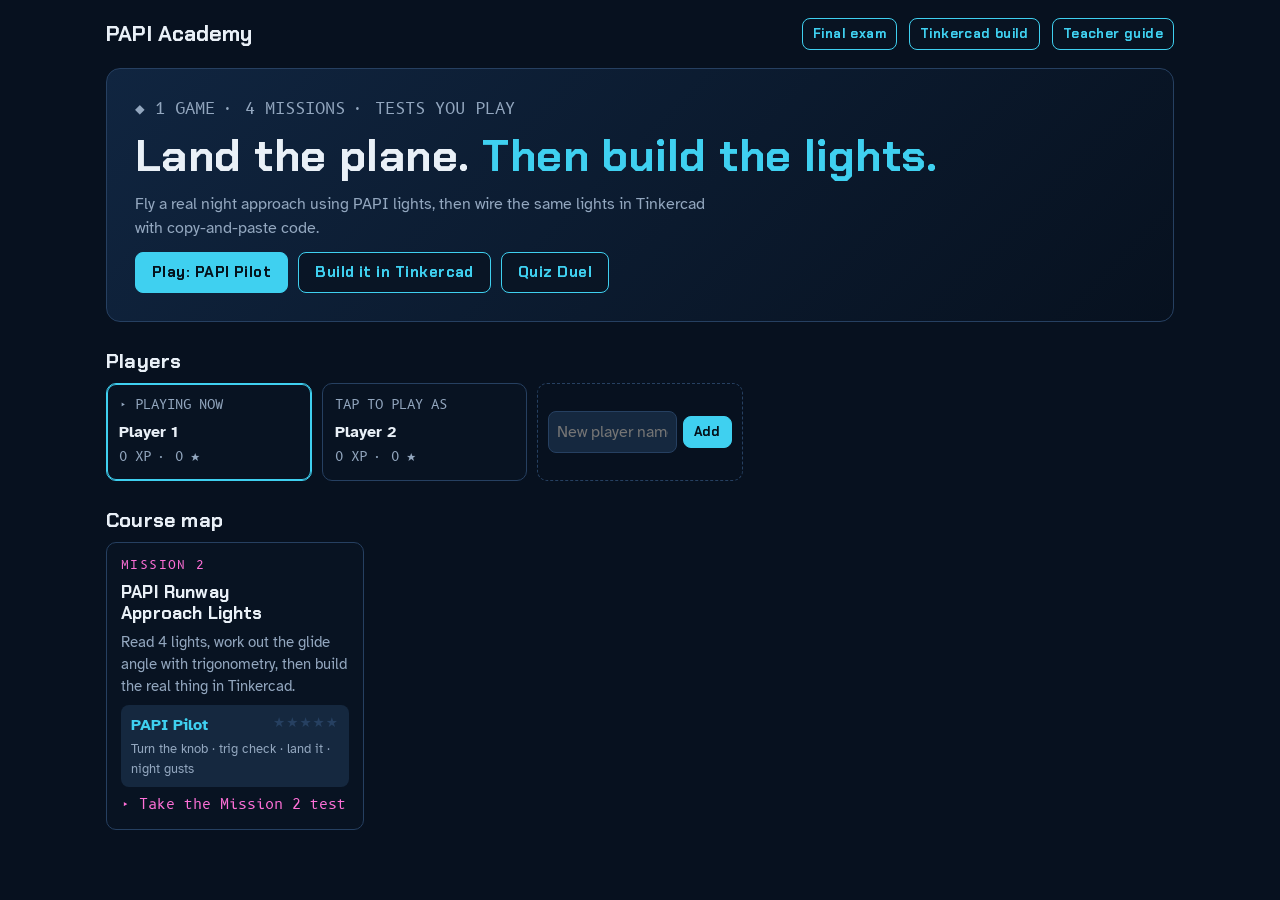
==== index.html @ c0bcd0de "PAPI Academy: Mission 02 game, Tinkercad guide, teacher answers Co-Authored-By: Claude Sonnet 5.5 <n" ====
<!doctype html>
<html lang="en">
<head>
<meta charset="utf-8">
<meta name="viewport" content="width=device-width, initial-scale=1, viewport-fit=cover">
<title>PAPI Academy</title>
<link rel="preconnect" href="https://fonts.googleapis.com">
<link rel="preconnect" href="https://fonts.gstatic.com" crossorigin>
<link rel="stylesheet" href="https://fonts.googleapis.com/css2?family=Atkinson+Hyperlegible:wght@400;700&family=B612+Mono&family=Chakra+Petch:wght@500;700&display=swap">
<link rel="stylesheet" href="css/academy.css">
<style>
  body { overflow-y: auto; background: var(--bg); }
  .wrap { max-width: 1100px; margin: 0 auto; padding: 0 16px 48px; }
  .brand { display: flex; align-items: center; gap: 12px; padding-block: 18px; flex-wrap: wrap; }
  .brand .word { font-family: var(--f-display); font-weight: 700; font-size: 1.35rem; }
  .brand .grow { flex: 1; }
  .hero { border: 1px solid var(--line); border-radius: 14px; padding: 28px; background: linear-gradient(135deg, #102540, var(--bg)); display: grid; gap: 12px; }
  .hero h1 { font-family: var(--f-display); font-size: clamp(1.8rem, 5vw, 2.8rem); line-height: 1.05; }
  .hero h1 em { color: var(--cyan); font-style: normal; }
  .hero p { color: var(--dim); max-width: 60ch; }
  .hero .ac-actions { justify-content: flex-start; }
  h2.sec { font-family: var(--f-display); margin: 28px 0 10px; font-size: 1.25rem; }
  .players { display: grid; grid-template-columns: repeat(auto-fill, minmax(200px, 1fr)); gap: 10px; }
  .player { text-align: left; border: 1px solid var(--line); border-radius: var(--r); padding: 12px; background: var(--panel); color: var(--fg); font: inherit; cursor: pointer; display: grid; gap: 4px; }
  .player.cur { border-color: var(--cyan); box-shadow: 0 0 0 1px var(--cyan) inset; }
  .player small { font-family: var(--f-hud); color: var(--dim); }
  .addp { display: flex; gap: 6px; align-items: center; border: 1px dashed var(--line); border-radius: var(--r); padding: 10px; }
  .addp input { flex: 1; min-width: 0; background: var(--raised); border: 1px solid var(--line); border-radius: 8px; color: var(--fg); padding: 8px; font: inherit; }
  .map { display: grid; grid-template-columns: repeat(auto-fill, minmax(250px, 1fr)); gap: 12px; }
  .lesson { border: 1px solid var(--line); border-radius: var(--r); padding: 14px; background: var(--panel); display: grid; gap: 8px; align-content: start; }
  .lesson .n { font-family: var(--f-hud); font-size: 0.72rem; color: var(--magenta); letter-spacing: 0.12em; text-transform: uppercase; }
  .lesson h3 { font-family: var(--f-display); font-size: 1.1rem; }
  .lesson p { color: var(--dim); font-size: 0.92rem; }
  .lesson a.g { display: grid; grid-template-columns: 1fr auto; gap: 2px 8px; padding: 8px 10px; border-radius: 8px; background: var(--raised); color: var(--fg); text-decoration: none; }
  .lesson a.g:hover { outline: 1px solid var(--cyan); }
  .lesson a.g b { color: var(--cyan); }
  .lesson a.g small { grid-column: 1 / -1; color: var(--dim); }
  .lesson a.test { color: var(--magenta); font-family: var(--f-hud); font-size: 0.85rem; text-decoration: none; }
  .stars { color: var(--amber); letter-spacing: 1px; font-size: 0.85rem; }
  .stars .off { color: var(--line); }
</style>
</head>
<body>
<div class="wrap">
  <header class="brand">
    <span class="word" id="title">Learning Academy</span>
    <span class="grow"></span>
    <a class="ac-btn ghost small" href="arena.html#all">Final exam</a>
    <a class="ac-btn ghost small" href="tinkercad.html">Tinkercad build</a>
    <a class="ac-btn ghost small" href="teacher.html">Teacher guide</a>
  </header>
  <section class="hero">
    <span class="mono dim" id="chip"></span>
    <h1>Land the plane. <em>Then build the lights.</em></h1>
    <p id="tagline">Fly a real night approach using PAPI lights, then wire the same lights in Tinkercad with copy-and-paste code.</p>
    <div class="ac-actions"><a class="ac-btn" id="go" href="#">Play</a><a class="ac-btn ghost" href="tinkercad.html">Build it in Tinkercad</a><a class="ac-btn ghost" href="arena.html#all">Quiz Duel</a></div>
  </section>
  <h2 class="sec">Players</h2>
  <div class="players" id="players"></div>
  <h2 class="sec">Course map</h2>
  <div class="map" id="map"></div>
</div>
<script>window.AC_UNIT = 'Mission'</script>
<script src="js/core.js"></script>
<script>
/* Course config: one entry per lesson in the notes. `game` + `missions` must match the ids used in each game's AC.missions(). */
const COURSE = {
  title: 'PAPI Academy',
  lessons: [
    { n: 2, title: 'PAPI Runway Approach Lights', summary: 'Read 4 lights, work out the glide angle with trigonometry, then build the real thing in Tinkercad.',
      games: [{ url: 'papi.html', name: 'PAPI Pilot', game: 'papi', missions: ['knob', 'trig', 'approach', 'gusty'], sub: 'Turn the knob · trig check · land it · night gusts' }] },
  ],
};
(function () {
  const { h } = AC;
  document.getElementById('title').textContent = COURSE.title;
  document.title = COURSE.title;
  const all = COURSE.lessons.flatMap((l) => l.games);
  document.getElementById('chip').textContent = (() => { const n = all.length, m = all.reduce((s, g) => s + g.missions.length, 0); return '◆ ' + n + (n === 1 ? ' GAME · ' : ' GAMES · ') + m + (m === 1 ? ' MISSION' : ' MISSIONS') + ' · TESTS YOU PLAY'; })();
  const starStr = (got, max) => h('span', { class: 'stars', html: '★'.repeat(Math.round((got / max) * 5)) + '<span class="off">' + '★'.repeat(5 - Math.round((got / max) * 5)) + '</span>', title: got + ' of ' + max + ' stars' });
  const starsOf = (g) => g.missions.reduce((s, id) => s + AC.starsFor(g.game, id), 0);

  function players() {
    const el = document.getElementById('players');
    el.innerHTML = '';
    AC.data.pilots.forEach((p, i) => {
      const got = all.reduce((s, g) => s + Object.keys(p.stars).filter((k) => k.startsWith(g.game + ':')).reduce((t, k) => t + p.stars[k], 0), 0);
      el.appendChild(h('button', { type: 'button', class: 'player' + (i === (AC.data.cur | 0) ? ' cur' : ''), onclick: () => { AC.data.cur = i; AC.save(); render(); } },
        h('small', {}, i === (AC.data.cur | 0) ? '▸ PLAYING NOW' : 'TAP TO PLAY AS'), h('b', {}, p.name), h('small', {}, p.xp + ' XP · ' + got + ' ★')));
    });
    const input = h('input', { type: 'text', placeholder: 'New player name', maxlength: '20', 'aria-label': 'New player name' });
    const add = () => { const n = input.value.trim(); if (!n) return; AC.data.pilots.push(AC.blankPilot(n)); AC.data.cur = AC.data.pilots.length - 1; AC.save(); render(); };
    input.addEventListener('keydown', (e) => { if (e.key === 'Enter') add(); });
    el.appendChild(h('div', { class: 'addp' }, input, h('button', { class: 'ac-btn small', type: 'button', onclick: add }, 'Add')));
  }
  function map() {
    const el = document.getElementById('map');
    el.innerHTML = '';
    let next = null;
    for (const l of COURSE.lessons) {
      const card = h('div', { class: 'lesson' }, h('span', { class: 'n' }, AC.UNIT + ' ' + l.n), h('h3', {}, l.title), h('p', {}, l.summary));
      for (const g of l.games) {
        const got = starsOf(g), max = g.missions.length * 3;
        if (!next && got < max) next = g;
        card.appendChild(h('a', { class: 'g', href: g.url }, h('b', {}, g.name), starStr(got, max), g.sub ? h('small', {}, g.sub) : null));
      }
      card.appendChild(h('a', { class: 'test', href: 'arena.html#w' + l.n }, '▸ Take the Mission ' + l.n + ' test'));
      el.appendChild(card);
    }
    const go = document.getElementById('go');
    const g = next || all[0];
    go.href = g.url;
    go.textContent = 'Play: ' + g.name;
  }
  function render() { players(); map(); }
  render();
})();
</script>
</body>
</html>
---- css/academy.css ----
/* Learning Academy — shared styles (template from the turning-notes-into-learning-games skill).
   Layout: full-bleed canvas with glass panels floating over it. Re-theme per subject by editing the :root tokens.
   Colour logic: cyan = things you can press, green = OK / done, amber = caution,
   red = warning, magenta = targets & objectives. */
:root {
  --bg: #07111f;
  --panel: rgba(9, 20, 36, 0.86);
  --panel-solid: #0d1b2e;
  --raised: #15283f;
  --line: #264061;
  --fg: #e9f0f7;
  --dim: #93a7bf;
  --cyan: #3fd0f0;
  --green: #4be38a;
  --amber: #ffb547;
  --red: #ff5a4f;
  --magenta: #ff70d8;
  --brand: #e8302a;        /* brand mark only */
  --ink-on-cyan: #04121c;
  --f-display: "Chakra Petch", "Segoe UI", system-ui, sans-serif;
  --f-body: "Atkinson Hyperlegible", "Segoe UI", system-ui, sans-serif;
  --f-hud: "B612 Mono", ui-monospace, Consolas, monospace;
  --r: 10px;
  color-scheme: dark;
}

* { box-sizing: border-box; }
html, body { height: 100%; }
body {
  margin: 0;
  background: var(--bg);
  color: var(--fg);
  font: 16px/1.5 var(--f-body);
  -webkit-font-smoothing: antialiased;
}
h1, h2, h3, h4 { font-family: var(--f-display); font-weight: 700; line-height: 1.15; margin: 0; text-wrap: balance; letter-spacing: 0.01em; }
p { margin: 0; }
a { color: var(--cyan); }
button { font: inherit; color: inherit; }
:focus-visible { outline: 2px solid var(--cyan); outline-offset: 2px; }
kbd {
  font-family: var(--f-hud); font-size: 0.78em; padding: 1px 6px; border-radius: 4px;
  border: 1px solid var(--line); background: var(--raised); color: var(--fg); white-space: nowrap;
}
.mono { font-family: var(--f-hud); font-variant-numeric: tabular-nums; }
.dim { color: var(--dim); }
.c-cyan { color: var(--cyan); } .c-green { color: var(--green); } .c-amber { color: var(--amber); }
.c-red { color: var(--red); } .c-magenta { color: var(--magenta); }

/* ---------- game page frame ---------- */
.game { position: fixed; inset: 0; overflow: hidden; }
#stage { position: absolute; inset: 0; }
#stage canvas { display: block; width: 100%; height: 100%; touch-action: none; }

.ac-top {
  position: absolute; top: 0; left: 0; right: 0; z-index: 20;
  display: flex; align-items: center; gap: 10px;
  padding: calc(8px + env(safe-area-inset-top, 0px)) max(12px, env(safe-area-inset-right, 0px)) 8px max(12px, env(safe-area-inset-left, 0px));
  background: linear-gradient(to bottom, rgba(5, 12, 22, 0.85), rgba(5, 12, 22, 0));
  pointer-events: none;
}
.ac-top > * { pointer-events: auto; }
.ac-top .title { display: flex; flex-direction: column; min-width: 0; }
.ac-top .title h1 { font-size: 1.15rem; white-space: nowrap; overflow: hidden; text-overflow: ellipsis; }
.ac-top .title span { font-family: var(--f-hud); font-size: 0.7rem; color: var(--dim); letter-spacing: 0.08em; text-transform: uppercase; }
.ac-top .spacer { flex: 1; }
.ac-pilot {
  font-family: var(--f-hud); font-size: 0.75rem; padding: 4px 10px; border-radius: 999px;
  border: 1px solid var(--line); background: var(--panel); color: var(--fg); white-space: nowrap;
}

.ac-btn {
  display: inline-flex; align-items: center; justify-content: center; gap: 8px;
  min-height: 40px; padding: 8px 16px; border-radius: 8px; cursor: pointer;
  border: 1px solid var(--cyan); background: var(--cyan); color: var(--ink-on-cyan);
  font-family: var(--f-display); font-weight: 700; font-size: 0.95rem; letter-spacing: 0.03em;
  text-decoration: none; transition: transform 0.08s, filter 0.15s;
}
.ac-btn:hover { filter: brightness(1.1); }
.ac-btn:active { transform: translateY(1px); }
.ac-btn.ghost { background: var(--panel); color: var(--cyan); }
.ac-btn.small { min-height: 32px; padding: 4px 10px; font-size: 0.82rem; }
.ac-btn.green { background: var(--green); border-color: var(--green); color: #04160b; }
.ac-btn.amber { background: var(--amber); border-color: var(--amber); color: #1f1300; }
.ac-btn[disabled] { opacity: 0.4; cursor: not-allowed; }
.ac-icon {
  width: 40px; height: 40px; border-radius: 8px; border: 1px solid var(--line); background: var(--panel);
  display: inline-grid; place-items: center; cursor: pointer; color: var(--fg); text-decoration: none; flex: none;
}
.ac-icon svg { width: 20px; height: 20px; }
.ac-icon:hover { border-color: var(--cyan); color: var(--cyan); }

.ac-panel {
  background: var(--panel); border: 1px solid var(--line); border-radius: var(--r);
  backdrop-filter: blur(6px); -webkit-backdrop-filter: blur(6px);
}

/* mission list (left) */
.ac-missions {
  position: absolute; z-index: 15; left: max(12px, env(safe-area-inset-left, 0px)); top: calc(64px + env(safe-area-inset-top, 0px));
  width: 240px; max-height: calc(100% - 150px); overflow: auto; padding: 10px;
  display: flex; flex-direction: column; gap: 6px;
}
.ac-missions h2 { font-size: 0.72rem; font-family: var(--f-hud); color: var(--dim); letter-spacing: 0.12em; text-transform: uppercase; padding: 2px 4px 4px; }
.ac-mbtn {
  display: grid; grid-template-columns: 26px 1fr auto; align-items: center; gap: 8px; text-align: left;
  padding: 8px; border-radius: 8px; border: 1px solid transparent; background: transparent; cursor: pointer; color: var(--fg);
}
.ac-mbtn:hover { background: var(--raised); }
.ac-mbtn.active { border-color: var(--magenta); background: rgba(255, 112, 216, 0.08); }
.ac-mbtn .n { font-family: var(--f-hud); font-size: 0.75rem; color: var(--dim); text-align: center; }
.ac-mbtn .t { font-size: 0.9rem; line-height: 1.25; }
.ac-mbtn .s { font-size: 0.8rem; color: var(--amber); letter-spacing: -1px; }
.ac-mbtn .s .off { color: var(--line); }
.ac-mtoggle { display: none; }

/* objective strip (top centre) */
.ac-objective {
  position: absolute; z-index: 14; left: 50%; transform: translateX(-50%);
  top: calc(62px + env(safe-area-inset-top, 0px)); width: min(520px, calc(100% - 540px));
  padding: 8px 14px; text-align: center;
}
.ac-objective .lbl { font-family: var(--f-hud); font-size: 0.68rem; color: var(--magenta); letter-spacing: 0.14em; text-transform: uppercase; }
.ac-objective .txt { font-size: 0.95rem; font-weight: 700; }
.ac-objective .bar { height: 5px; border-radius: 3px; background: var(--raised); margin-top: 6px; overflow: hidden; }
.ac-objective .bar i { display: block; height: 100%; width: 0; background: var(--magenta); transition: width 0.2s; }

/* HUD (right) */
.ac-hud {
  position: absolute; z-index: 15; right: max(12px, env(safe-area-inset-right, 0px)); top: calc(64px + env(safe-area-inset-top, 0px));
  width: 250px; padding: 10px 12px; display: flex; flex-direction: column; gap: 2px;
  max-height: calc(100% - 150px); overflow: auto;
}
.ac-hud h3 { font-family: var(--f-hud); font-size: 0.68rem; color: var(--dim); letter-spacing: 0.12em; text-transform: uppercase; font-weight: 400; margin: 6px 0 2px; }
.ac-hud h3:first-child { margin-top: 0; }
.ac-row { display: flex; justify-content: space-between; align-items: baseline; gap: 10px; font-family: var(--f-hud); font-size: 0.82rem; font-variant-numeric: tabular-nums; }
.ac-row .k { color: var(--dim); }
.ac-row .v { color: var(--green); text-align: right; }
.ac-row .v.warn { color: var(--amber); }
.ac-row .v.bad { color: var(--red); }
.ac-row .v.cyan { color: var(--cyan); }
.ac-row .v.mag { color: var(--magenta); }
.ac-meter { height: 8px; background: var(--raised); border-radius: 4px; overflow: hidden; margin: 2px 0 4px; }
.ac-meter i { display: block; height: 100%; background: var(--green); width: 0; }
.ac-formula { font-family: var(--f-hud); font-size: 0.78rem; color: var(--cyan); background: var(--raised); border-radius: 6px; padding: 6px 8px; margin: 4px 0; line-height: 1.45; white-space: pre-line; }
.ac-hud canvas { width: 100%; height: 120px; display: block; border-radius: 6px; background: var(--raised); margin: 4px 0; }

/* bottom hint bar */
.ac-hint {
  position: absolute; z-index: 14; left: 50%; transform: translateX(-50%);
  bottom: calc(12px + env(safe-area-inset-bottom, 0px)); padding: 6px 12px; font-size: 0.82rem; color: var(--dim);
  max-width: calc(100% - 24px); text-align: center;
}
.ac-hint kbd { margin: 0 1px; }

/* camera / tool buttons (bottom right) */
.ac-tools {
  position: absolute; z-index: 15; right: max(12px, env(safe-area-inset-right, 0px)); bottom: calc(12px + env(safe-area-inset-bottom, 0px));
  display: flex; gap: 6px; flex-wrap: wrap; justify-content: flex-end; max-width: 60%;
}

/* fact card (bottom left) */
.ac-facts { position: absolute; z-index: 16; left: max(12px, env(safe-area-inset-left, 0px)); bottom: calc(12px + env(safe-area-inset-bottom, 0px)); width: 300px; display: flex; flex-direction: column; gap: 8px; pointer-events: none; }
.ac-fact {
  pointer-events: auto; padding: 10px 12px; border-left: 3px solid var(--cyan);
  animation: ac-in 0.35s ease-out;
}
.ac-fact .ft { font-family: var(--f-hud); font-size: 0.68rem; letter-spacing: 0.12em; text-transform: uppercase; color: var(--cyan); }
.ac-fact h4 { font-size: 1rem; margin: 2px 0 4px; }
.ac-fact p { font-size: 0.88rem; color: var(--fg); }
.ac-fact.out { opacity: 0; transform: translateY(8px); transition: 0.4s; }
@keyframes ac-in { from { opacity: 0; transform: translateY(10px); } to { opacity: 1; transform: none; } }

/* toast */
.ac-toast {
  position: absolute; z-index: 40; left: 50%; top: 36%; transform: translate(-50%, -50%);
  font-family: var(--f-display); font-weight: 700; font-size: clamp(1.4rem, 4vw, 2.4rem); letter-spacing: 0.04em;
  text-shadow: 0 2px 16px rgba(0, 0, 0, 0.7); pointer-events: none; text-align: center; white-space: nowrap;
  animation: ac-pop 1.6s ease-out forwards;
}
@keyframes ac-pop { 0% { opacity: 0; transform: translate(-50%, -30%) scale(0.8); } 15% { opacity: 1; transform: translate(-50%, -50%) scale(1); } 75% { opacity: 1; } 100% { opacity: 0; transform: translate(-50%, -70%); } }

/* modal */
.ac-modal {
  position: absolute; inset: 0; z-index: 50; display: grid; place-items: center;
  padding: max(16px, env(safe-area-inset-top, 0px)) max(16px, env(safe-area-inset-right, 0px)) max(16px, env(safe-area-inset-bottom, 0px)) max(16px, env(safe-area-inset-left, 0px));
  background: rgba(3, 8, 16, 0.6);
}
.ac-card {
  width: min(640px, 100%); max-height: 100%; overflow: auto; padding: 22px 24px;
  background: var(--panel-solid); border: 1px solid var(--line); border-radius: 14px;
  box-shadow: 0 20px 60px rgba(0, 0, 0, 0.5); display: flex; flex-direction: column; gap: 14px;
  animation: ac-in 0.25s ease-out;
}
.ac-card .eyebrow { font-family: var(--f-hud); font-size: 0.72rem; letter-spacing: 0.14em; text-transform: uppercase; color: var(--magenta); }
.ac-card h2 { font-size: 1.7rem; }
.ac-card .story { font-size: 1.02rem; color: var(--fg); max-width: 60ch; }
.ac-learn { display: grid; grid-template-columns: repeat(auto-fit, minmax(170px, 1fr)); gap: 10px; }
.ac-learn > div { background: var(--raised); border-radius: 10px; padding: 10px 12px; min-width: 0; }
.ac-learn b { display: block; font-family: var(--f-display); font-size: 0.98rem; color: var(--cyan); margin-bottom: 2px; }
.ac-learn p { font-size: 0.88rem; }
.ac-learn .f { font-family: var(--f-hud); font-size: 0.8rem; color: var(--amber); margin-top: 4px; }
.ac-controls { display: flex; flex-wrap: wrap; gap: 6px 14px; font-size: 0.85rem; color: var(--dim); }
.ac-actions { display: flex; gap: 10px; flex-wrap: wrap; justify-content: flex-end; }
.ac-stars { font-size: 2.6rem; letter-spacing: 6px; color: var(--amber); text-align: center; line-height: 1; }
.ac-stars .off { color: var(--line); }
.ac-proved { background: var(--raised); border-radius: 10px; padding: 12px 14px; border-left: 3px solid var(--green); }
.ac-proved b { font-family: var(--f-hud); font-size: 0.7rem; letter-spacing: 0.12em; text-transform: uppercase; color: var(--green); display: block; margin-bottom: 4px; }

/* quiz */
.ac-q { font-size: 1.15rem; font-weight: 700; }
.ac-answers { display: grid; grid-template-columns: 1fr 1fr; gap: 8px; }
.ac-answers button {
  text-align: left; padding: 12px 14px; border-radius: 10px; border: 1px solid var(--line); background: var(--raised);
  cursor: pointer; font-size: 0.95rem; display: flex; gap: 10px; align-items: flex-start; min-width: 0;
}
.ac-answers button:hover { border-color: var(--cyan); }
.ac-answers button .L { font-family: var(--f-hud); color: var(--cyan); flex: none; }
.ac-answers button.right { border-color: var(--green); background: rgba(75, 227, 138, 0.14); }
.ac-answers button.wrong { border-color: var(--red); background: rgba(255, 90, 79, 0.14); }
.ac-explain { font-size: 0.92rem; color: var(--dim); }

/* sliders & form bits used in labs */
.ac-field { display: flex; flex-direction: column; gap: 2px; margin: 4px 0; }
.ac-field label { display: flex; justify-content: space-between; font-family: var(--f-hud); font-size: 0.76rem; color: var(--dim); }
.ac-field label output { color: var(--cyan); }
input[type="range"] { width: 100%; accent-color: var(--cyan); }
.ac-seg { display: flex; gap: 4px; flex-wrap: wrap; }
.ac-seg button { flex: 1; min-height: 32px; border-radius: 6px; border: 1px solid var(--line); background: var(--raised); cursor: pointer; font-size: 0.8rem; padding: 4px 6px; }
.ac-seg button.on { border-color: var(--cyan); color: var(--cyan); background: rgba(63, 208, 240, 0.1); }

/* floating 3D labels drawn in DOM */
.ac-tag {
  position: absolute; z-index: 12; transform: translate(-50%, -50%); pointer-events: none;
  font-family: var(--f-hud); font-size: 0.72rem; padding: 2px 6px; border-radius: 4px; white-space: nowrap;
  background: rgba(5, 12, 22, 0.75); border: 1px solid currentColor;
}

/* touch controls */
.ac-touch { position: absolute; inset: auto 0 0 0; z-index: 18; pointer-events: none; height: 0; }
.ac-stick {
  position: absolute; bottom: calc(24px + env(safe-area-inset-bottom, 0px)); width: 132px; height: 132px; border-radius: 50%;
  border: 2px solid rgba(63, 208, 240, 0.5); background: rgba(9, 20, 36, 0.45); pointer-events: auto; touch-action: none;
}
.ac-stick.l { left: max(20px, env(safe-area-inset-left, 0px)); }
.ac-stick.r { right: max(20px, env(safe-area-inset-right, 0px)); }
.ac-stick i { position: absolute; left: 50%; top: 50%; width: 54px; height: 54px; margin: -27px 0 0 -27px; border-radius: 50%; background: rgba(63, 208, 240, 0.55); }
.ac-stick span { position: absolute; top: -20px; left: 0; right: 0; text-align: center; font-family: var(--f-hud); font-size: 0.65rem; color: var(--dim); }
.ac-tbtns { position: absolute; bottom: calc(170px + env(safe-area-inset-bottom, 0px)); right: max(20px, env(safe-area-inset-right, 0px)); display: flex; flex-direction: column; gap: 8px; pointer-events: auto; }
.ac-tbtns button { min-width: 64px; min-height: 44px; border-radius: 10px; border: 1px solid var(--cyan); background: rgba(9, 20, 36, 0.7); color: var(--cyan); font-family: var(--f-hud); font-size: 0.75rem; touch-action: none; }
body.touch .ac-facts { bottom: calc(176px + env(safe-area-inset-bottom, 0px)); }
body.touch .ac-hint { display: none; }
body.touch .ac-tools { bottom: calc(176px + env(safe-area-inset-bottom, 0px)); }

/* logbook drawer */
.ac-log { position: absolute; z-index: 45; top: 0; right: 0; bottom: 0; width: min(380px, 100%); padding: calc(16px + env(safe-area-inset-top, 0px)) max(16px, env(safe-area-inset-right, 0px)) 16px 16px; overflow: auto; display: flex; flex-direction: column; gap: 10px; border-radius: 0; }
.ac-log .entry { background: var(--raised); border-radius: 8px; padding: 10px 12px; }
.ac-log .entry b { color: var(--cyan); font-family: var(--f-display); }
.ac-log .entry p { font-size: 0.88rem; }

/* ---------- responsive ---------- */
@media (max-width: 980px) {
  .ac-objective { width: min(520px, calc(100% - 24px)); top: calc(56px + env(safe-area-inset-top, 0px)); }
  .ac-missions { top: calc(140px + env(safe-area-inset-top, 0px)); display: none; }
  .ac-missions.open { display: flex; }
  .ac-mtoggle { display: inline-grid; }
  .ac-hud { top: calc(140px + env(safe-area-inset-top, 0px)); width: 200px; font-size: 0.9em; }
  .ac-hud.collapsed > :not(h3:first-child) { display: none; }
  .ac-hud > h3:first-child { cursor: pointer; }
  .ac-hud > h3:first-child::after { content: ' ▾'; color: var(--cyan); }
  .ac-hud.collapsed > h3:first-child::after { content: ' ▸ tap for data'; }
  .ac-facts { width: min(300px, calc(100% - 24px)); }
}
@media (max-width: 560px) {
  .ac-top .title span { display: none; }
  .ac-top .title h1 { font-size: 0.98rem; }
  .ac-objective { top: calc(58px + env(safe-area-inset-top, 0px)); padding: 6px 10px; }
  .ac-objective .txt { font-size: 0.85rem; }
  .ac-pilot { display: none; }
  .ac-hud { width: 168px; padding: 8px; }
  .ac-row { font-size: 0.72rem; }
  .ac-answers { grid-template-columns: 1fr; }
  .ac-card { padding: 18px 16px; }
  .ac-card h2 { font-size: 1.35rem; }
}
@media (prefers-reduced-motion: reduce) {
  *, *::before, *::after { animation-duration: 0.01ms !important; transition-duration: 0.01ms !important; }
}

/* answer / option panel used by lab games */
.opt-panel {
  position: absolute; z-index: 16; left: 50%; bottom: calc(14px + env(safe-area-inset-bottom, 0px)); transform: translateX(-50%);
  width: min(680px, calc(100% - 24px)); padding: 12px 14px; display: flex; flex-direction: column; gap: 8px;
}
.opt-panel .q { font-family: var(--f-display); font-weight: 700; font-size: 1.06rem; text-align: center; }
.opt-panel .q small { display: block; font-family: var(--f-hud); font-weight: 400; font-size: 0.68rem; letter-spacing: 0.12em; color: var(--magenta); text-transform: uppercase; }
.opt-panel .opts { display: grid; grid-template-columns: repeat(auto-fit, minmax(120px, 1fr)); gap: 6px; }
.opt-panel .opts button { min-height: 42px; border-radius: 8px; border: 1px solid var(--line); background: var(--raised); cursor: pointer; font-size: 0.85rem; padding: 6px 8px; line-height: 1.2; }
.opt-panel .opts button small { display: block; font-family: var(--f-hud); color: var(--dim); font-size: 0.66rem; }
.opt-panel .opts button:hover { border-color: var(--cyan); }
.opt-panel .opts button.on { border-color: var(--cyan); color: var(--cyan); background: rgba(63, 208, 240, 0.1); }
.opt-panel .opts button.right { border-color: var(--green); background: rgba(75, 227, 138, 0.15); }
.opt-panel .opts button.wrong { border-color: var(--red); background: rgba(255, 90, 79, 0.15); }
.opt-panel .row2 { display: grid; grid-template-columns: 90px 1fr; gap: 6px; align-items: center; }
.opt-panel .row2 > span { font-family: var(--f-hud); font-size: 0.7rem; color: var(--dim); text-transform: uppercase; letter-spacing: 0.08em; }
@media (max-width: 560px) { .opt-panel .row2 { grid-template-columns: 1fr; } }
.opt-panel .opts.five { grid-template-columns: repeat(5, 1fr); }
@media (max-width: 560px) { .opt-panel .opts.five { grid-template-columns: repeat(3, 1fr); } }

/* ---------- PAPI Pilot ---------- */
.papi-panel { position: absolute; z-index: 15; left: 50%; transform: translateX(-50%); bottom: calc(56px + env(safe-area-inset-bottom, 0px)); padding: 10px 14px; text-align: center; }
.papi-panel .ttl { font-family: var(--f-hud); font-size: 0.66rem; letter-spacing: 0.12em; text-transform: uppercase; color: var(--dim); }
.papi-panel .lamps { display: flex; gap: 12px; justify-content: center; margin: 8px 0 6px; }
.papi-panel .lamp { display: grid; justify-items: center; gap: 2px; font-family: var(--f-hud); font-size: 0.65rem; color: var(--dim); }
.papi-panel .lamp i { width: 34px; height: 34px; border-radius: 50%; border: 2px solid #0008; background: #444; transition: background 0.12s, box-shadow 0.12s; }
.papi-panel .lamp.white i { background: #fff; box-shadow: 0 0 14px 4px #ffffffaa; }
.papi-panel .lamp.red i { background: #ff2a1a; box-shadow: 0 0 14px 4px #ff2a1a88; }
.papi-panel .verdict { font-family: var(--f-display); font-weight: 700; font-size: 1rem; }
.verdict.v0, .verdict.v4 { color: var(--red); } .verdict.v1, .verdict.v3 { color: var(--amber); } .verdict.v2 { color: var(--green); }
@media (max-width: 700px) { .papi-panel { bottom: calc(56px + env(safe-area-inset-bottom, 0px)); padding: 6px 8px; } .papi-panel .lamp i { width: 24px; height: 24px; } }
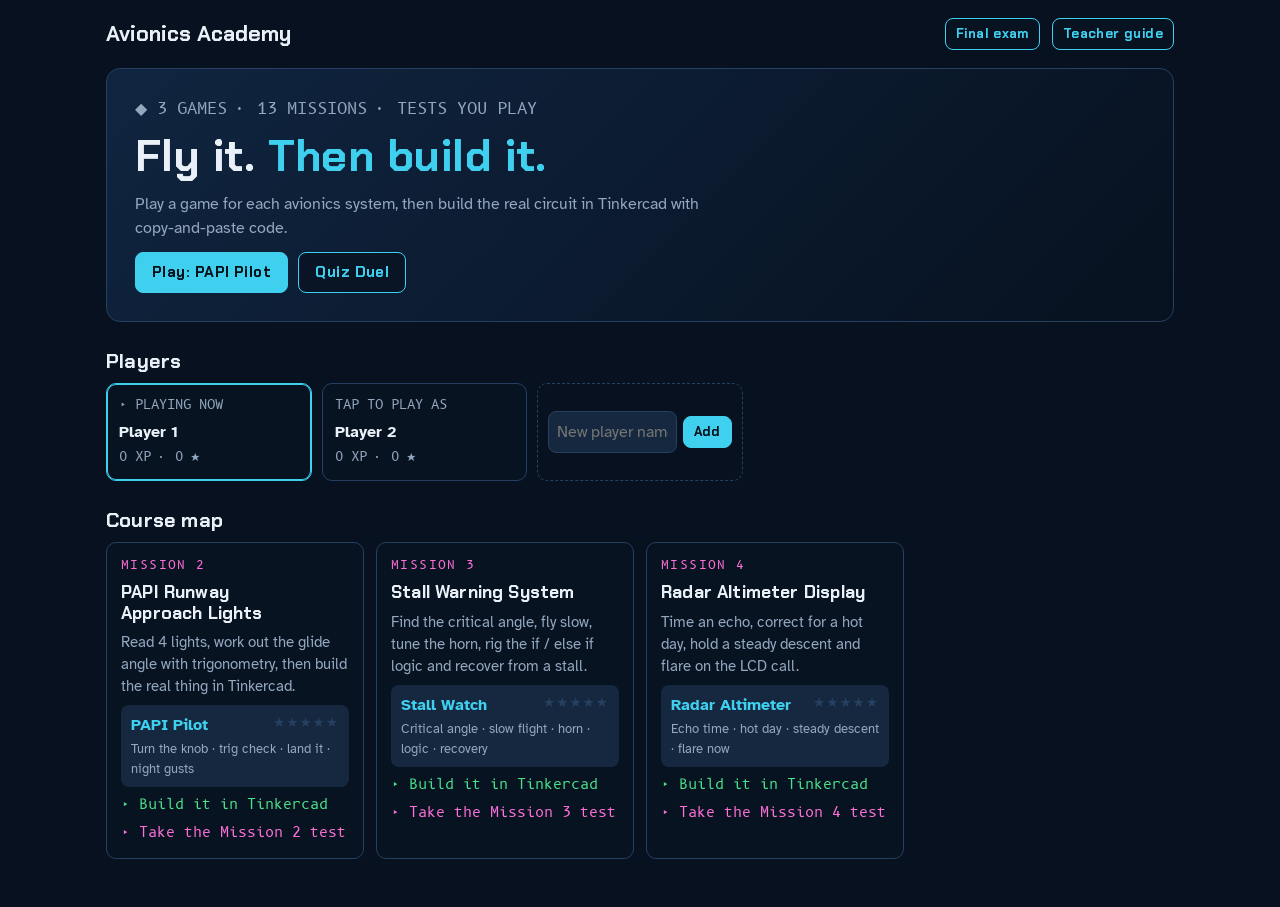
==== commit e095760a: "Add Mission 03 (Stall Watch) and Mission 04 (Radar Altimeter) with Tinkercad guides and teacher answ" ====
--- a/index.html
+++ b/index.html
@@ -3,7 +3,7 @@
 <head>
 <meta charset="utf-8">
 <meta name="viewport" content="width=device-width, initial-scale=1, viewport-fit=cover">
-<title>PAPI Academy</title>
+<title>Avionics Academy</title>
 <link rel="preconnect" href="https://fonts.googleapis.com">
 <link rel="preconnect" href="https://fonts.gstatic.com" crossorigin>
 <link rel="stylesheet" href="https://fonts.googleapis.com/css2?family=Atkinson+Hyperlegible:wght@400;700&family=B612+Mono&family=Chakra+Petch:wght@500;700&display=swap">
@@ -46,14 +46,13 @@
     <span class="word" id="title">Learning Academy</span>
     <span class="grow"></span>
     <a class="ac-btn ghost small" href="arena.html#all">Final exam</a>
-    <a class="ac-btn ghost small" href="tinkercad.html">Tinkercad build</a>
     <a class="ac-btn ghost small" href="teacher.html">Teacher guide</a>
   </header>
   <section class="hero">
     <span class="mono dim" id="chip"></span>
-    <h1>Land the plane. <em>Then build the lights.</em></h1>
-    <p id="tagline">Fly a real night approach using PAPI lights, then wire the same lights in Tinkercad with copy-and-paste code.</p>
-    <div class="ac-actions"><a class="ac-btn" id="go" href="#">Play</a><a class="ac-btn ghost" href="tinkercad.html">Build it in Tinkercad</a><a class="ac-btn ghost" href="arena.html#all">Quiz Duel</a></div>
+    <h1>Fly it. <em>Then build it.</em></h1>
+    <p id="tagline">Play a game for each avionics system, then build the real circuit in Tinkercad with copy-and-paste code.</p>
+    <div class="ac-actions"><a class="ac-btn" id="go" href="#">Play</a><a class="ac-btn ghost" href="arena.html#all">Quiz Duel</a></div>
   </section>
   <h2 class="sec">Players</h2>
   <div class="players" id="players"></div>
@@ -65,10 +64,14 @@
 <script>
 /* Course config: one entry per lesson in the notes. `game` + `missions` must match the ids used in each game's AC.missions(). */
 const COURSE = {
-  title: 'PAPI Academy',
+  title: 'Avionics Academy',
   lessons: [
-    { n: 2, title: 'PAPI Runway Approach Lights', summary: 'Read 4 lights, work out the glide angle with trigonometry, then build the real thing in Tinkercad.',
+    { n: 2, title: 'PAPI Runway Approach Lights', summary: 'Read 4 lights, work out the glide angle with trigonometry, then build the real thing in Tinkercad.', build: 'tinkercad.html',
       games: [{ url: 'papi.html', name: 'PAPI Pilot', game: 'papi', missions: ['knob', 'trig', 'approach', 'gusty'], sub: 'Turn the knob · trig check · land it · night gusts' }] },
+    { n: 3, title: 'Stall Warning System', summary: 'Find the critical angle, fly slow, tune the horn, rig the if / else if logic and recover from a stall.', build: 'tinkercad3.html',
+      games: [{ url: 'stall.html', name: 'Stall Watch', game: 'stall', missions: ['critical', 'slow', 'horn', 'logic', 'recover'], sub: 'Critical angle · slow flight · horn · logic · recovery' }] },
+    { n: 4, title: 'Radar Altimeter Display', summary: 'Time an echo, correct for a hot day, hold a steady descent and flare on the LCD call.', build: 'tinkercad4.html',
+      games: [{ url: 'altimeter.html', name: 'Radar Altimeter', game: 'altimeter', missions: ['echo', 'hot', 'descent', 'flare'], sub: 'Echo time · hot day · steady descent · flare now' }] },
   ],
 };
 (function () {
@@ -104,6 +107,7 @@
         if (!next && got < max) next = g;
         card.appendChild(h('a', { class: 'g', href: g.url }, h('b', {}, g.name), starStr(got, max), g.sub ? h('small', {}, g.sub) : null));
       }
+      if (l.build) card.appendChild(h('a', { class: 'test', style: { color: 'var(--green)' }, href: l.build }, '▸ Build it in Tinkercad'));
       card.appendChild(h('a', { class: 'test', href: 'arena.html#w' + l.n }, '▸ Take the Mission ' + l.n + ' test'));
       el.appendChild(card);
     }
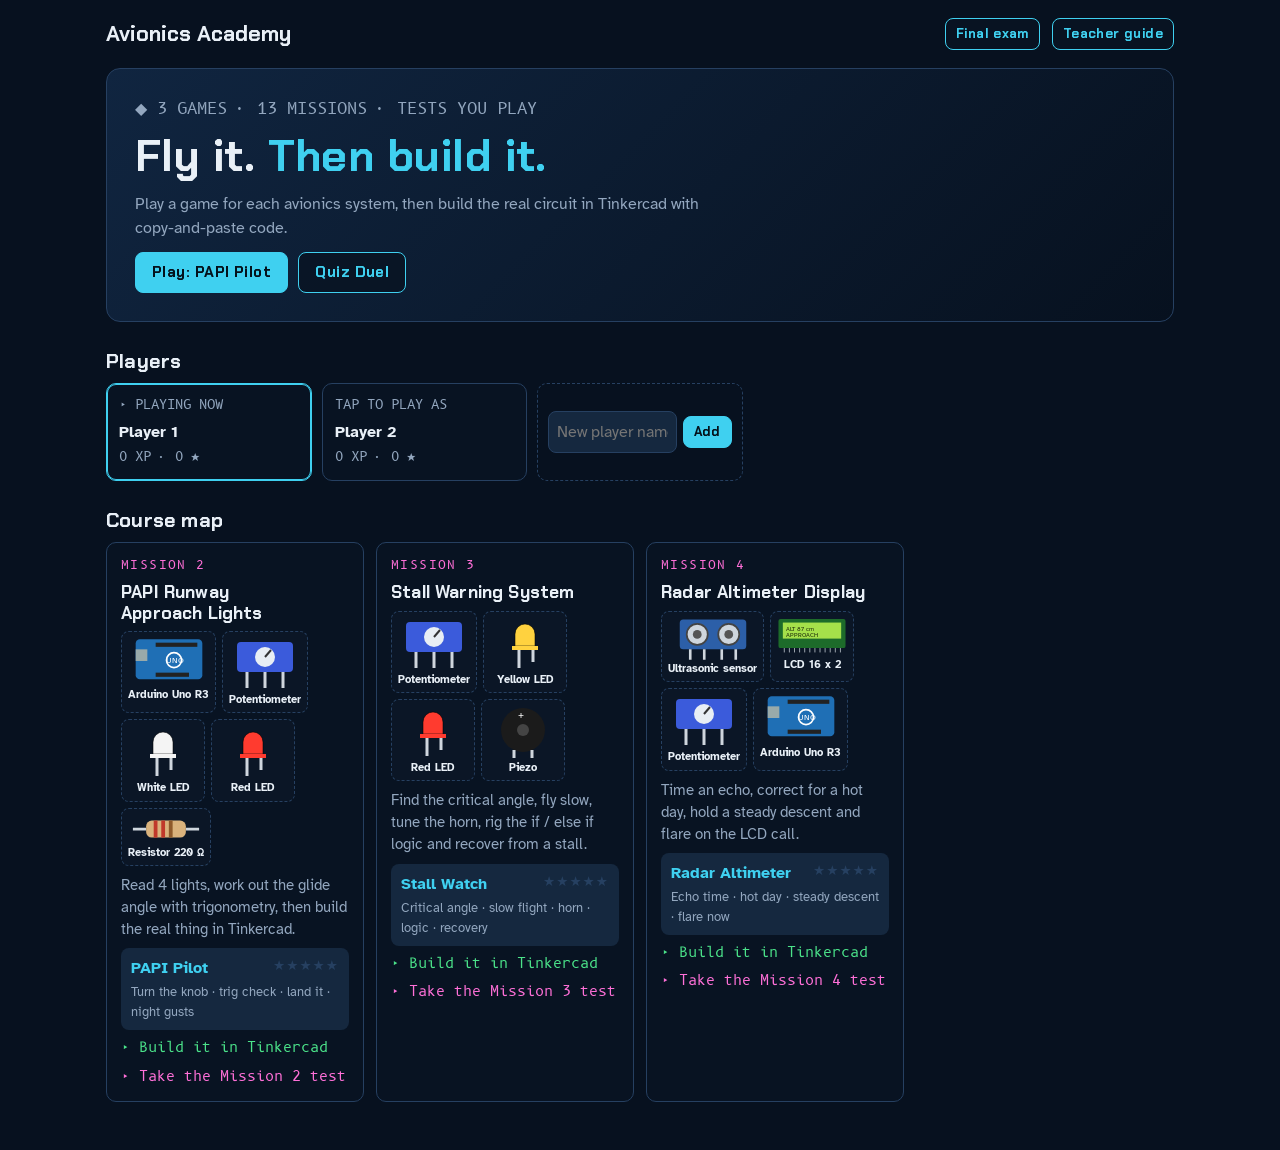
==== commit c79fa46c: "Add part pictures and wiring diagrams to every build step; fix step layout Co-Authored-By: Claude So" ====
--- a/index.html
+++ b/index.html
@@ -120,5 +120,7 @@
   render();
 })();
 </script>
+<script src="js/visuals.js"></script>
+<style>.vrow{display:flex;flex-wrap:wrap;gap:6px}.vpart{margin:0;background:#0b1626;border:1px dashed var(--line);border-radius:8px;padding:4px 6px;display:grid;justify-items:center;font-size:.68rem;min-width:84px;text-align:center}.vpart figcaption span{display:none}.vpart svg{max-width:70px;height:auto}</style>
 </body>
 </html>
